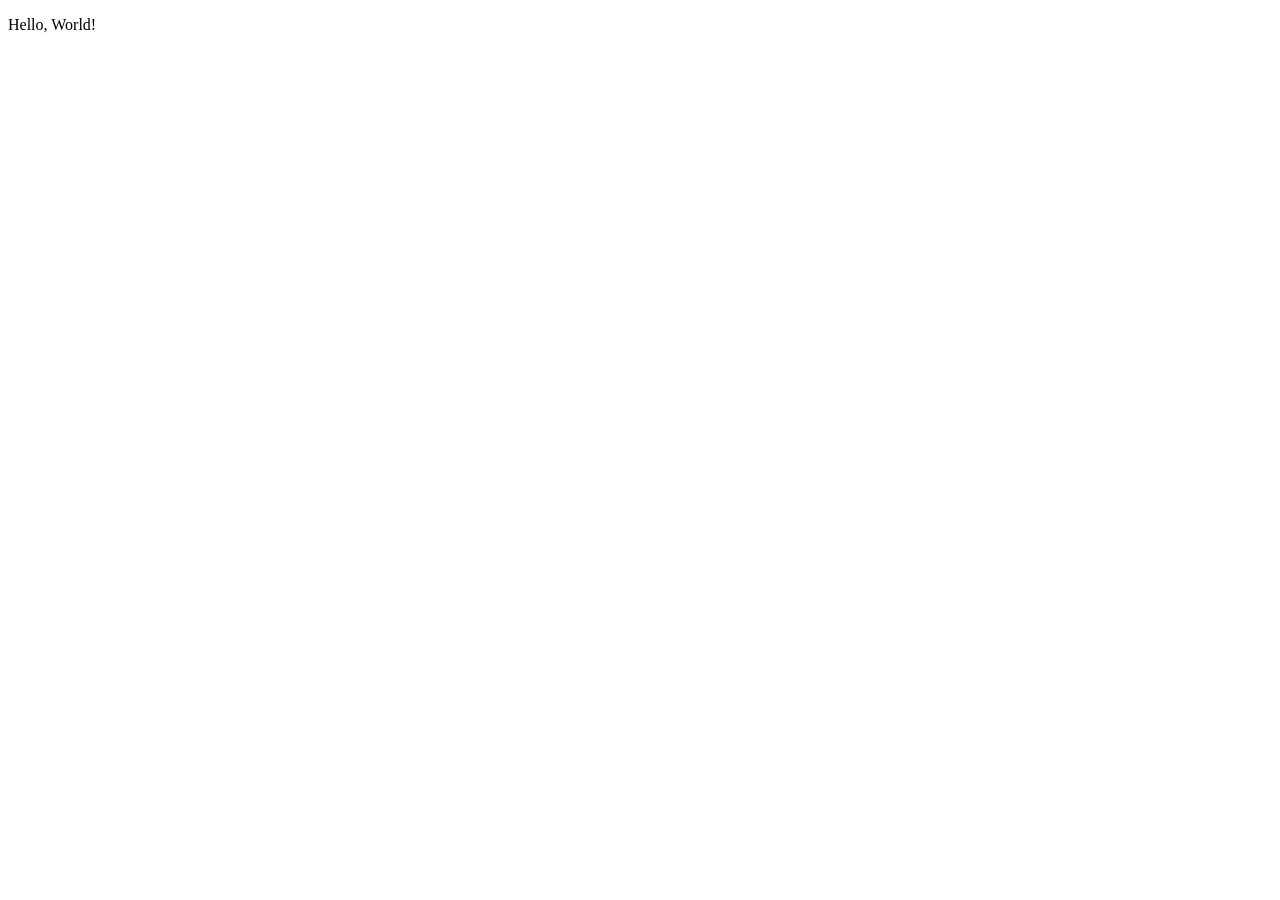
==== index.html @ 4f6a59bf "Commit." ====
<!DOCTYPE html>
<html lang="en">
<head>
	<meta charset="UTF-8">
	<meta http-equiv="X-UA-Compatible" content="IE=edge">
	<meta name="viewport" content="width=device-width, initial-scale=1.0">
	<title>Bookids</title>
</head>
<body>
  <p>Hello, World!</p>
</body>
</html>
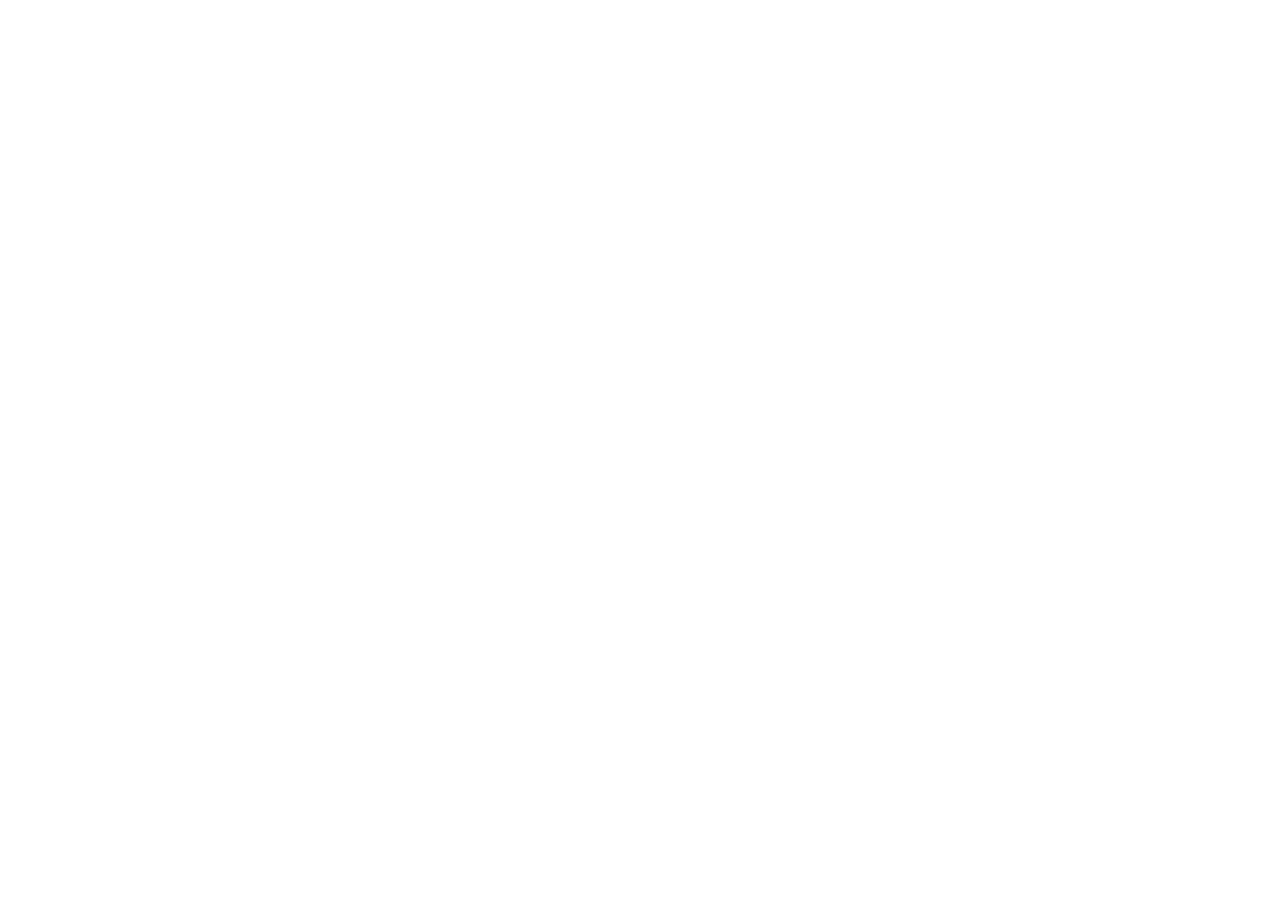
==== commit 4cb63109: "Update index.html for redirection and favicon Removed compatibility meta tag and added redirect meta" ====
--- a/index.html
+++ b/index.html
@@ -2,11 +2,10 @@
 <html lang="en">
 <head>
 	<meta charset="UTF-8">
-	<meta http-equiv="X-UA-Compatible" content="IE=edge">
+	<!-- <meta http-equiv="X-UA-Compatible" content="IE=edge"> -->
+	<meta http-equiv="refresh" content="0; url=https://bookidsnco.com">
 	<meta name="viewport" content="width=device-width, initial-scale=1.0">
+	<link rel="icon" href="/favicon.ico" type="image/x-icon">
 	<title>Bookids</title>
 </head>
-<body>
-  <p>Hello, World!</p>
-</body>
-</html>+</html>
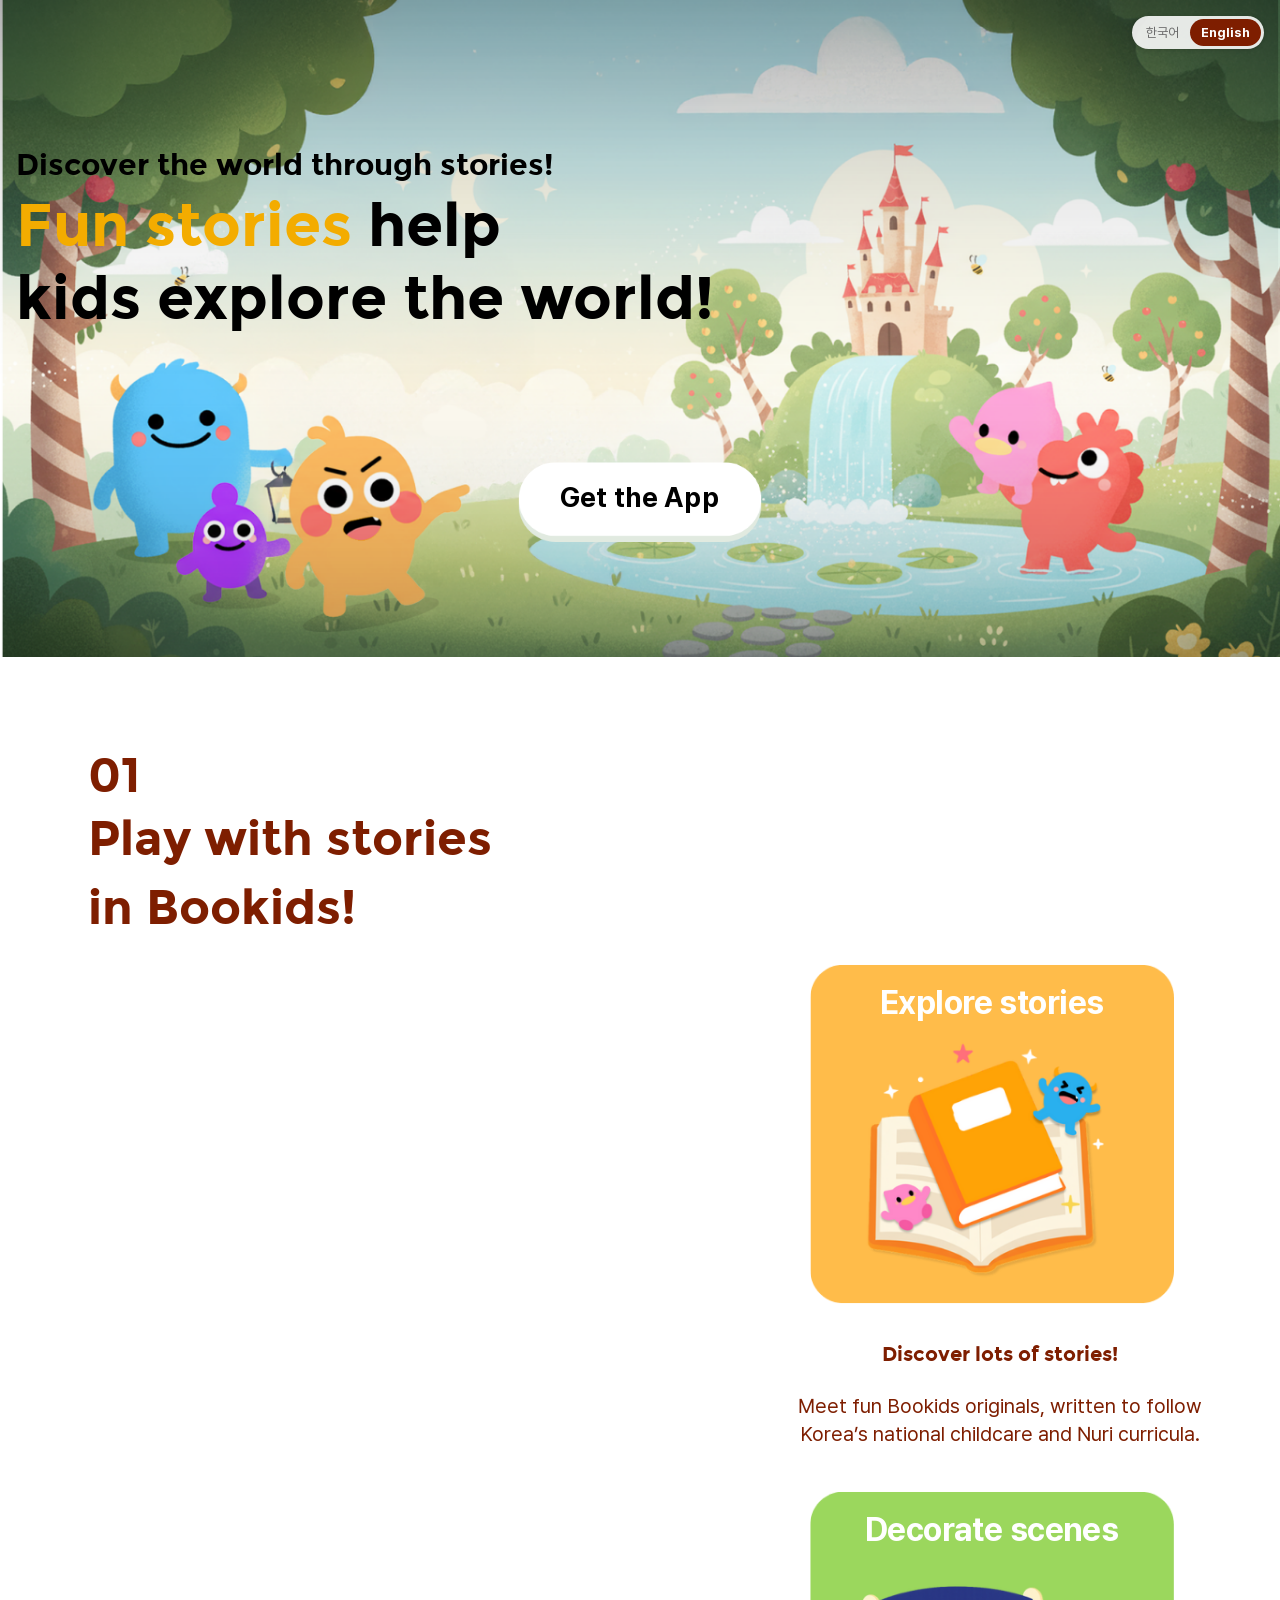
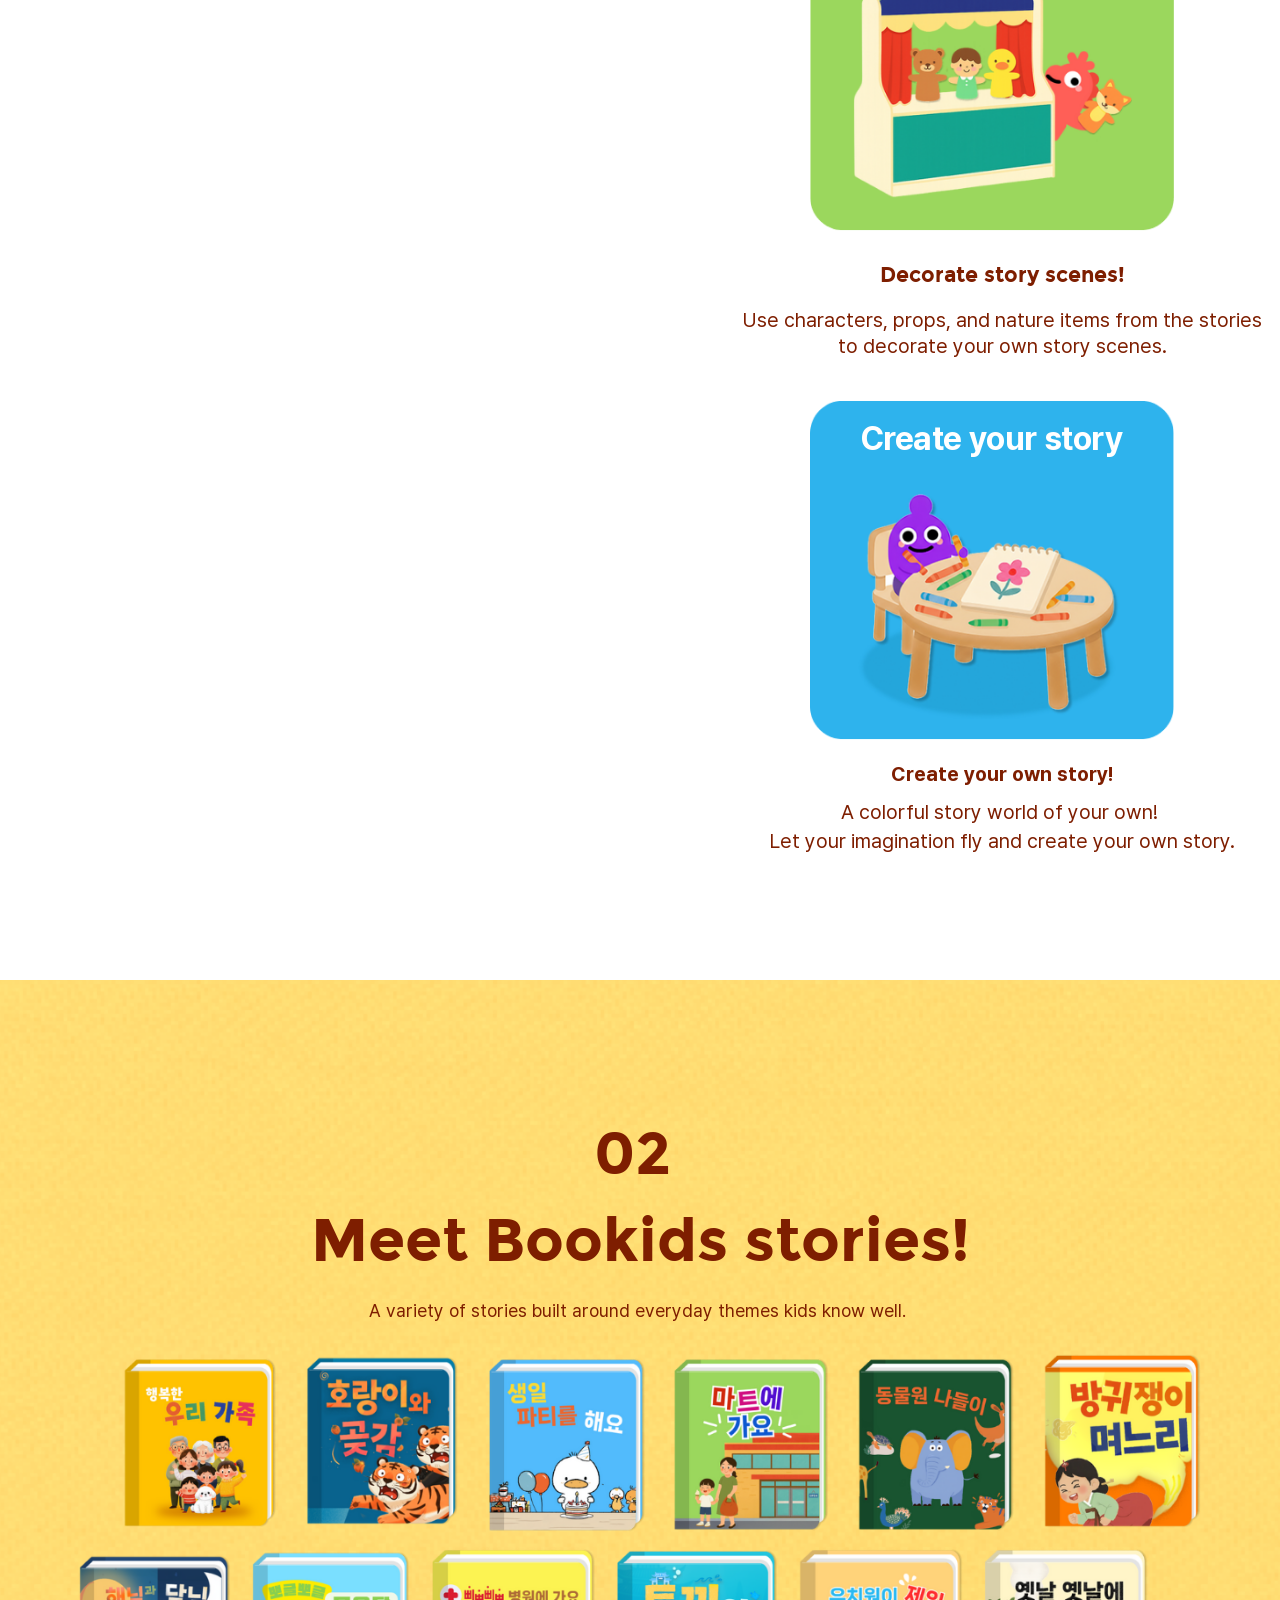
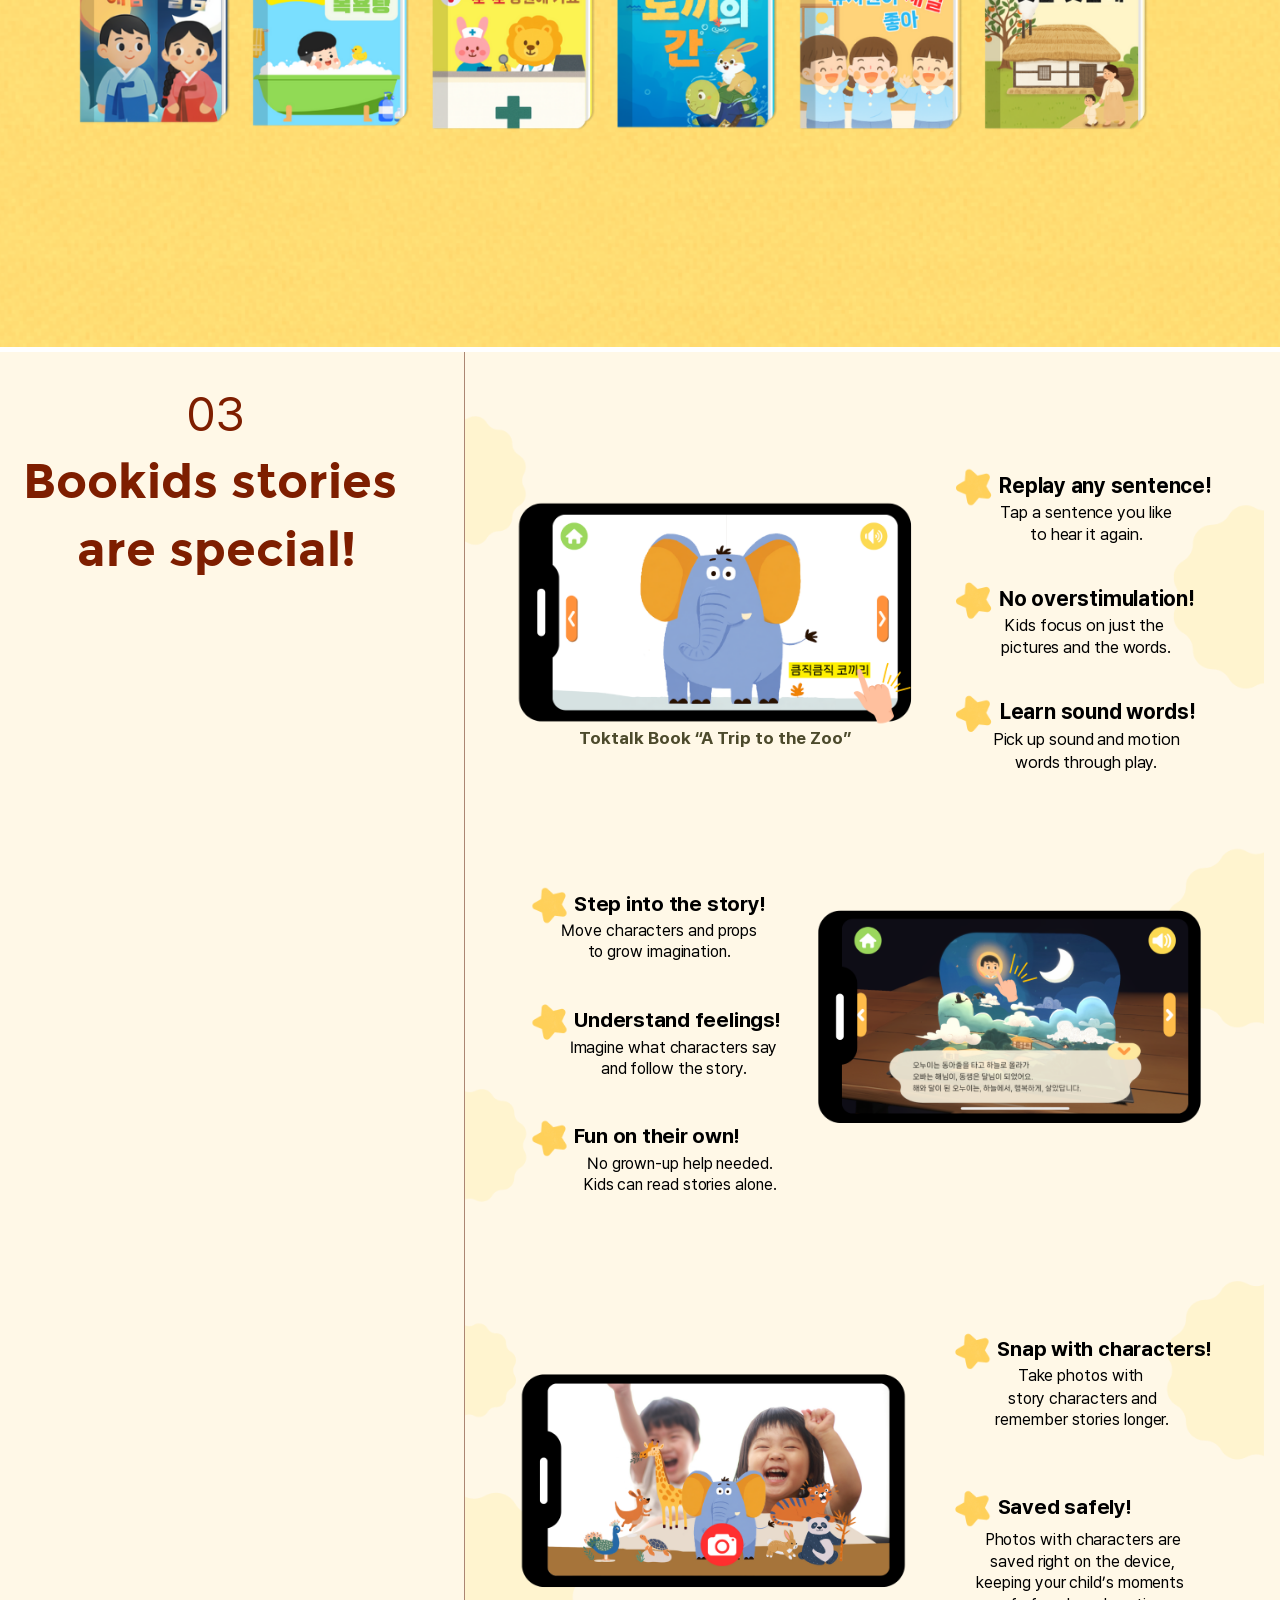
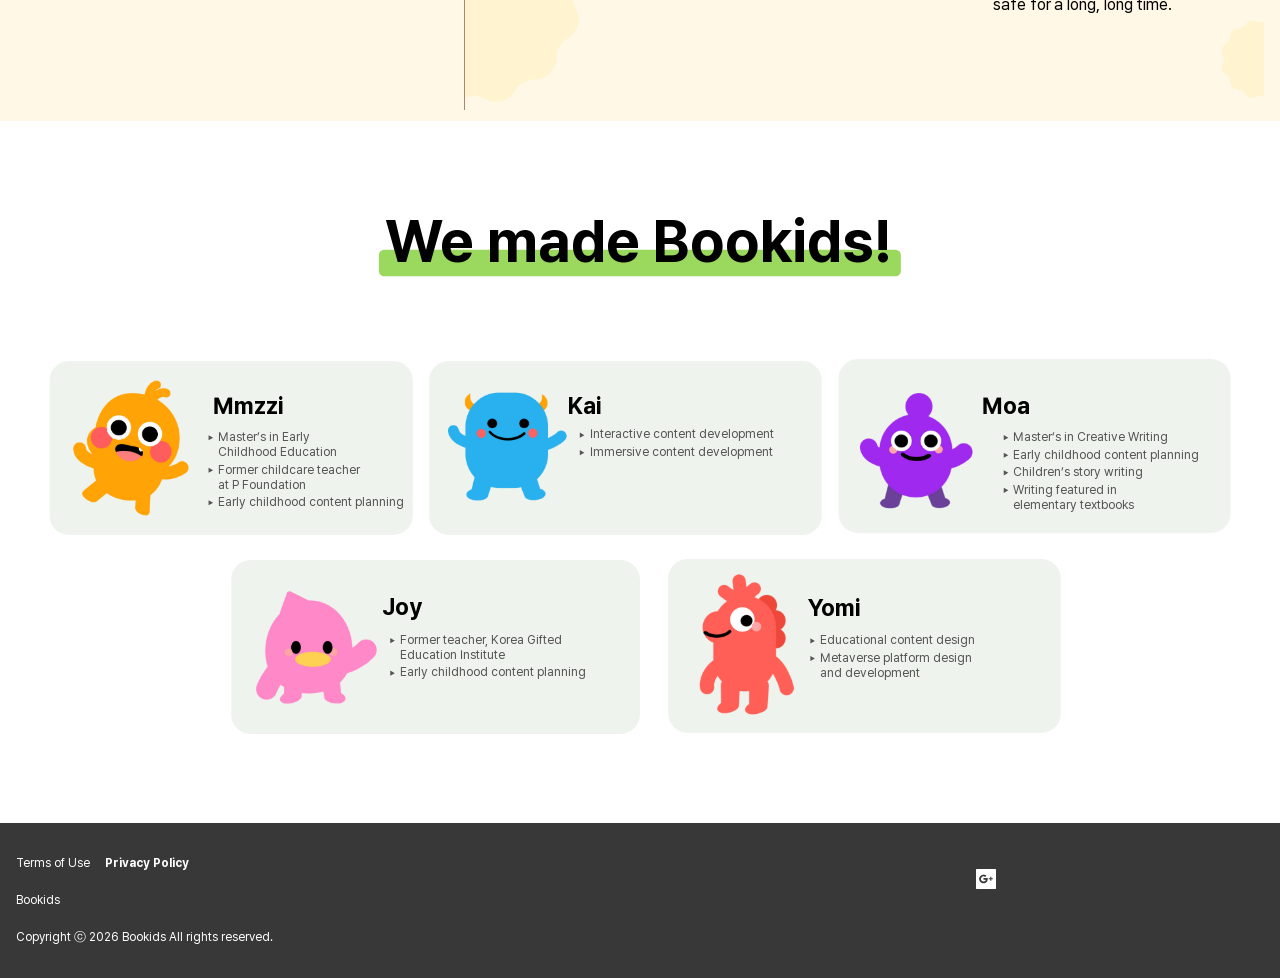
==== commit b11504cb: "아임웹 이식" ====
--- a/index.html
+++ b/index.html
@@ -1,11 +1,44 @@
 <!DOCTYPE html>
-<html lang="en">
+<html lang="ko">
 <head>
-	<meta charset="UTF-8">
-	<!-- <meta http-equiv="X-UA-Compatible" content="IE=edge"> -->
-	<meta http-equiv="refresh" content="0; url=https://bookidsnco.com">
-	<meta name="viewport" content="width=device-width, initial-scale=1.0">
-	<link rel="icon" href="/favicon.ico" type="image/x-icon">
+	<meta charset="utf-8">
+	<meta name="viewport" content="width=device-width, initial-scale=1">
 	<title>Bookids</title>
+	<!-- 네이버 서치어드바이저 소유 확인은 루트 주소에서 하므로 이 페이지에도 남겨 둠 -->
+	<meta name="naver-site-verification" content="f33d51a31ad42f6ec0239b4553263804b5e55a8d">
+	<link rel="alternate" hreflang="ko" href="https://www.bookidsnco.com/kr/ko/apps/Bookids/">
+	<link rel="alternate" hreflang="en" href="https://www.bookidsnco.com/kr/en/apps/Bookids/">
+	<link rel="alternate" hreflang="x-default" href="https://www.bookidsnco.com/">
+	<link rel="icon" type="image/png" sizes="196x196" href="assets/images/icons/favicon-196.png">
+	<script>
+	/*
+	 * 언어에 맞는 첫 페이지로 이동합니다.
+	 *   1. 오른쪽 위 버튼으로 직접 고른 언어가 저장돼 있으면 그 언어 (assets/js/site.js 와 같은 저장 이름)
+	 *   2. 없으면 브라우저에 설정된 언어 순서대로 보고, 한국어·영어 중 먼저 나오는 쪽. 둘 다 없으면 영어
+	 * 예전 주소(/?mode=policy 등)의 쿼리를 그대로 넘겨야 약관 팝업이 열립니다.
+	 * 파일로 직접 열면(file://) 폴더 주소가 index.html 을 열어 주지 않으므로 파일 이름까지 붙입니다.
+	 */
+	(function () {
+		var language = null;
+		try { language = localStorage.getItem('bookids-language'); } catch (e) {}
+		if (language !== 'ko' && language !== 'en') {
+			var list = navigator.languages && navigator.languages.length ? navigator.languages : [navigator.language || ''];
+			language = 'en';
+			for (var i = 0; i < list.length; i++) {
+				var code = String(list[i]).toLowerCase();
+				if (code.indexOf('ko') === 0) { language = 'ko'; break; }
+				if (code.indexOf('en') === 0) { language = 'en'; break; }
+			}
+		}
+		location.replace('kr/' + language + '/apps/Bookids/' + (location.protocol === 'file:' ? 'index.html' : '') + location.search + location.hash);
+	})();
+	</script>
+	<!-- 스크립트가 꺼진 경우에만 한국어 페이지로. noscript 밖에 두면 브라우저에 따라(Safari 등) 이 이동이 위 스크립트의 이동을 덮어써서
+	     고른 언어와 ?mode= 가 사라질 수 있음 -->
+	<noscript><meta http-equiv="refresh" content="0; url=kr/ko/apps/Bookids/"></noscript>
 </head>
+<body>
+	<a href="kr/ko/apps/Bookids/">부키즈 소개 페이지로 이동</a>
+	<a href="kr/en/apps/Bookids/" lang="en">Go to Bookids</a>
+</body>
 </html>
